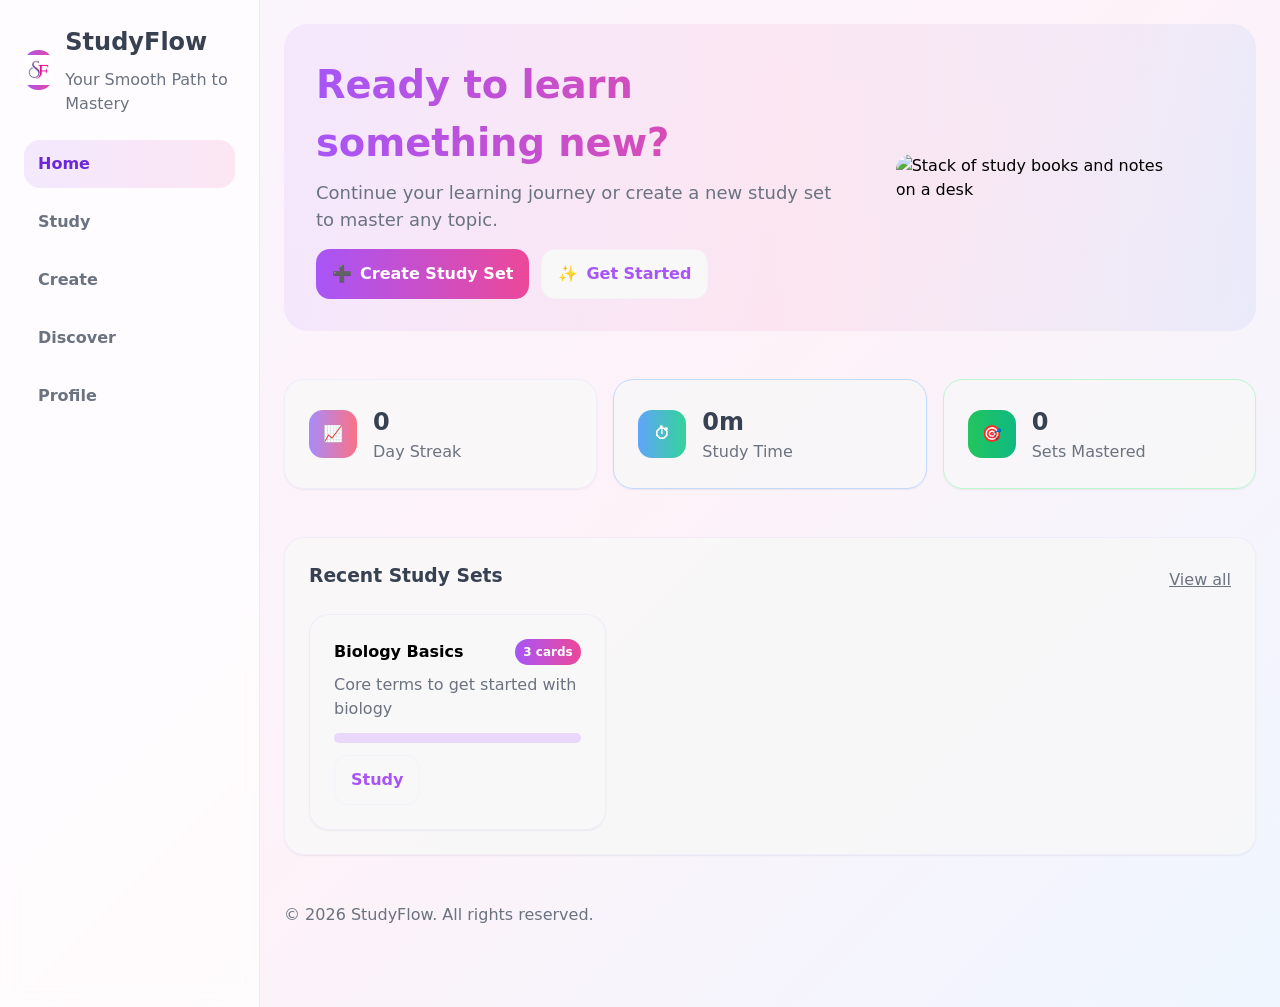
==== index.html @ a8a39639 "Initial Commit Initialized github repo" ====
<!doctype html>
<html lang="en">
  <head>
    <meta charset="utf-8" />
    <meta name="viewport" content="width=device-width, initial-scale=1" />
    <title>StudyFlow — Your Smooth Path to Mastery</title>
    <meta name="description" content="StudyFlow: Your Smooth Path to Mastery. Learn with interactive flashcards, track progress, and unlock achievements." />
    <link rel="preconnect" href="https://images.unsplash.com" />
    <link rel="stylesheet" href="styles/globals.css" />
    <link rel="stylesheet" href="styles/home.css" />
  </head>
  <body>
    <button id="hamburger" class="mobile-hamburger" aria-label="Open navigation" aria-controls="mobile-drawer" aria-expanded="false">☰</button>
    <div class="mobile-drawer" id="mobile-drawer" aria-hidden="true">
      <div class="drawer-panel">
        <div class="container">
          <nav aria-label="Mobile Drawer Navigation">
            <ul class="nav-list" role="list">
              <li><a class="nav-link" href="pages/home.html">Home</a></li>
              <li><a class="nav-link" href="pages/study.html">Study</a></li>
              <li><a class="nav-link" href="pages/create.html">Create</a></li>
              <li><a class="nav-link" href="pages/search.html">Discover</a></li>
              <li><a class="nav-link" href="pages/profile.html">Profile</a></li>
            </ul>
          </nav>
        </div>
      </div>
    </div>
    <div class="app" id="app">
      <aside class="sidebar" aria-label="Primary Navigation">
        <div class="container">
          <div class="brand">
            <div class="brand-logo"><img src="assets/sf_logo.png" alt="StudyFlow logo" style="width:100%;height:100%;object-fit:contain;" /></div>
            <div>
              <h1 aria-label="StudyFlow">StudyFlow</h1>
              <p class="muted" style="margin-top:2px;">Your Smooth Path to Mastery</p>
            </div>
          </div>

          <nav>
            <ul class="nav-list" role="list">
              <li><a class="nav-link" href="pages/home.html" aria-label="Home">Home</a></li>
              <li><a class="nav-link" href="pages/study.html" aria-label="Study">Study</a></li>
              <li><a class="nav-link" href="pages/create.html" aria-label="Create">Create</a></li>
              <li><a class="nav-link" href="pages/search.html" aria-label="Discover">Discover</a></li>
              <li><a class="nav-link" href="pages/profile.html" aria-label="Profile">Profile</a></li>
            </ul>
          </nav>
          
        </div>
      </aside>

      <main>
        <header class="container" role="banner">
          <div class="hero" aria-labelledby="hero-title">
            <div class="grid" style="grid-template-columns: 1.4fr 1fr; align-items: center; gap: 24px;">
              <div>
                <h2 class="fade-seq" id="hero-title" style="font-size:clamp(28px,3vw,40px); font-weight:800; background: linear-gradient(90deg, var(--color-purple), var(--color-pink)); -webkit-background-clip: text; background-clip: text; color: transparent;">Ready to learn something new?</h2>
                <p class="fade-seq" style="font-size: 18px; margin: 8px 0 16px;">Continue your learning journey or create a new study set to master any topic.</p>
                <div class="actions fade-seq">
                  <a class="btn icon" href="pages/create.html" aria-label="Create Study Set">
                    <span>➕</span>
                    <span>Create Study Set</span>
                  </a>
                  <a class="btn secondary icon" href="pages/study.html" aria-label="Get started studying">
                    <span>✨</span>
                    <span>Get Started</span>
                  </a>
                </div>
              </div>
              <div>
                <figure class="frame fade-seq" aria-labelledby="hero-img-caption">
                  <img src="https://images.unsplash.com/photo-1562247527-8b6db642ee3b?crop=entropy&cs=tinysrgb&fit=max&fm=jpg&ixid=M3w3Nzg4Nzd8MHwxfHNlYXJjaHwxfHxzdHVkeSUyMGJvb2tzJTIwcGFzdGVsfGVufDF8fHx8MTc1NzcwMjI1OXww&ixlib=rb-4.1.0&q=80&w=1080&utm_source=figma&utm_medium=referral" alt="Stack of study books and notes on a desk" />
                  <figcaption id="hero-img-caption" class="visually-hidden">Inspiration to keep studying with StudyFlow</figcaption>
                </figure>
              </div>
            </div>
          </div>
        </header>

        <section class="container" aria-label="Quick Stats">
          <div class="grid cols-3">
            <div class="panel">
              <div style="display:flex; align-items:center; gap:16px;">
                <div class="brand-logo" aria-hidden="true" style="background:linear-gradient(90deg,#a78bfa,#fb7185); width:48px; height:48px;">📈</div>
                <div>
                  <p style="font-size:24px; font-weight:800; color:var(--text-dark);" id="stat-streak">0</p>
                  <p class="muted">Day Streak</p>
                </div>
              </div>
            </div>
            <div class="panel blue">
              <div style="display:flex; align-items:center; gap:16px;">
                <div class="brand-logo" aria-hidden="true" style="background:linear-gradient(90deg,#60a5fa,#34d399); width:48px; height:48px;">⏱</div>
                <div>
                  <p style="font-size:24px; font-weight:800; color:var(--text-dark);" id="stat-time">0m</p>
                  <p class="muted">Study Time</p>
                </div>
              </div>
            </div>
            <div class="panel green">
              <div style="display:flex; align-items:center; gap:16px;">
                <div class="brand-logo" aria-hidden="true" style="background:linear-gradient(90deg,#22c55e,#10b981); width:48px; height:48px;">🎯</div>
                <div>
                  <p style="font-size:24px; font-weight:800; color:var(--text-dark);" id="stat-sets">0</p>
                  <p class="muted">Sets Mastered</p>
                </div>
              </div>
            </div>
          </div>
        </section>

        <section class="container" aria-label="Recent Study Sets">
          <div class="panel">
            <div style="display:flex; align-items:center; justify-content:space-between; margin-bottom:16px;">
              <h3 style="font-weight:800;">Recent Study Sets</h3>
              <a href="pages/search.html" class="muted">View all</a>
            </div>
            <div id="recent-sets" class="grid cols-3" aria-live="polite"></div>
          </div>
        </section>

        <footer class="container" role="contentinfo" style="padding-bottom: 80px;">
          <p class="muted">© <span id="year"></span> StudyFlow. All rights reserved.</p>
        </footer>
      </main>
    </div>

    <nav class="mobile-nav" aria-label="Mobile Navigation">
      <div class="nav">
        <a href="pages/home.html" aria-label="Home">Home</a>
        <a href="pages/study.html" aria-label="Study">Study</a>
        <a href="pages/create.html" aria-label="Create">Create</a>
        <a href="pages/search.html" aria-label="Discover">Discover</a>
        <a href="pages/profile.html" aria-label="Profile">Profile</a>
      </div>
    </nav>

    <script src="scripts/storage.js"></script>
    <script src="scripts/achievements.js"></script>
    <script src="scripts/main.js"></script>
  </body>
  </html>
---- styles/globals.css ----
/*
  StudyFlow Global Styles
  - Color tokens per spec
  - Base layout with sidebar (desktop) and bottom nav (mobile)
  - Accessibility: focus indicators, reduced motion support
*/

:root {
  --color-purple: #a855f7;
  --color-pink: #ec4899;
  --bg-purple: #faf5ff;
  --bg-pink: #fdf2f8;
  --bg-blue: #eff6ff;
  --text-dark: #374151;
  --text-light: #6b7280;
  --radius-xl: 16px;
  --radius-2xl: 20px;
  --shadow-sm: 0 1px 2px rgba(0,0,0,0.06);
  --shadow-md: 0 6px 18px rgba(0,0,0,0.08);
  --transition-fast: 150ms;
  --transition-med: 300ms;
  --transition-slow: 600ms;

  /* Theme variables */
  --bg-color: #ffffff;
  --text-color: #000000;
  --card-bg: #f8f8f8;
  --accent-color: var(--color-purple);
}

* {
  box-sizing: border-box;
}

html {
  -webkit-text-size-adjust: 100%;
}

body {
  margin: 0;
  color: var(--text-color);
  background: linear-gradient(135deg, var(--bg-purple), var(--bg-pink), var(--bg-blue));
  font-family: ui-sans-serif, system-ui, -apple-system, Segoe UI, Roboto, Helvetica, Arial, "Apple Color Emoji", "Segoe UI Emoji";
  line-height: 1.5;
  transition: background var(--transition-med) ease, color var(--transition-med) ease;
}

img { max-width: 100%; display: block; }

/* Accessibility */
:focus-visible {
  outline: 3px solid var(--color-purple);
  outline-offset: 2px;
}

@media (prefers-reduced-motion: reduce) {
  * { animation-duration: 0.001ms !important; animation-iteration-count: 1 !important; transition-duration: 0.001ms !important; scroll-behavior: auto !important; }
}

.visually-hidden {
  position: absolute !important;
  width: 1px; height: 1px; padding: 0; margin: -1px; overflow: hidden;
  clip: rect(0 0 0 0); white-space: nowrap; border: 0;
}

/* Layout */
.app {
  min-height: 100vh;
  display: grid;
  grid-template-columns: 260px 1fr;
  grid-template-rows: 1fr;
}

@media (max-width: 960px) {
  .app { grid-template-columns: 1fr; }
}

aside.sidebar {
  display: block;
  background: rgba(255,255,255,0.7);
  -webkit-backdrop-filter: blur(8px);
  backdrop-filter: blur(8px);
  border-right: 1px solid #ede9fe;
}

@media (max-width: 960px) {
  aside.sidebar { display: none; }
}

main {
  overflow: hidden;
  display: flex;
  flex-direction: column;
}

main > footer { margin-top: auto; }

.container {
  padding: 24px;
}

/* Card-like containers */
.panel {
  background: color-mix(in oklab, var(--card-bg) 80%, transparent);
  border: 1px solid rgba(221, 214, 254, 0.3);
  border-radius: var(--radius-2xl);
  padding: 24px;
  box-shadow: var(--shadow-sm);
  transition: transform var(--transition-med) ease, box-shadow var(--transition-med) ease;
}

.panel.blue { border-color: #bfdbfe; }
.panel.green { border-color: #bbf7d0; }

.panel:hover { transform: translateY(-2px); box-shadow: var(--shadow-md); }

/* Buttons */
.btn {
  appearance: none;
  border: 0;
  cursor: pointer;
  padding: 12px 16px;
  border-radius: 14px;
  font-weight: 600;
  color: white;
  background: linear-gradient(90deg, var(--color-purple), var(--color-pink));
  transition: transform var(--transition-fast) ease, box-shadow var(--transition-med) ease, background var(--transition-med) ease;
  text-decoration: none;
}

.btn:hover { box-shadow: var(--shadow-md); transform: translateY(-1px); }
.btn:active { transform: translateY(0); }
.btn.press { transform: scale(0.98); }

/* Ensure links styled as buttons never show underline */
.btn:link, .btn:visited, .btn:hover, .btn:active { text-decoration: none; }

.btn.secondary {
  color: var(--accent-color);
  background: var(--card-bg);
  border: 1px solid #e9d5ff33;
}

.btn.icon { display: inline-flex; align-items: center; gap: 8px; }

/* Progress Bar */
.progress {
  width: 100%; height: 10px; background: rgba(168,85,247,0.2); border-radius: 999px; overflow: hidden;
}
.progress > .fill { height: 100%; width: 0%; background: linear-gradient(90deg, var(--color-purple), var(--color-pink)); transition: width var(--transition-med) ease; }

/* Typography */
h1, h2, h3 { color: var(--text-dark); margin: 0 0 8px; }
p { color: var(--text-light); margin: 0; }

/* Hero */
.hero {
  position: relative;
  overflow: hidden;
  background: linear-gradient(90deg, color-mix(in oklab, var(--accent-color) 8%, transparent), rgba(236,72,153,0.08), rgba(59,130,246,0.08));
  border-radius: 24px;
  padding: 32px;
}

.hero .actions { display: flex; gap: 12px; flex-wrap: wrap; }

/* Simple fade/slide utility */
.fade-in-up { opacity: 0; transform: translateY(12px); transition: opacity var(--transition-slow) ease, transform var(--transition-slow) ease; }
.fade-in-up.show { opacity: 1; transform: translateY(0); }
.delay-1 { transition-delay: 120ms; }
.delay-2 { transition-delay: 240ms; }
.delay-3 { transition-delay: 360ms; }

/* Sidebar nav */
.brand {
  display: flex; align-items: center; gap: 12px; margin-bottom: 24px;
}
.brand-logo {
  width: 40px; height: 40px; background: linear-gradient(90deg, var(--color-purple), var(--color-pink)); border-radius: 14px; display: grid; place-items: center; color: white; font-weight: 800;
}
.nav-list { list-style: none; padding: 0; margin: 0; display: grid; gap: 10px; }
.nav-link {
  display: flex; align-items: center; gap: 10px; width: 100%; padding: 12px 14px; border-radius: 16px; background: transparent; border: 0; text-decoration: none; color: var(--text-light); font-weight: 600;
}
.nav-link[aria-current="page"], .nav-link.active {
  background: linear-gradient(90deg, rgba(168,85,247,0.12), rgba(236,72,153,0.12)); color: #6d28d9;
}
.nav-link:hover { background: rgba(255,255,255,0.6); color: #7c3aed; }

/* Mobile hamburger and drawer */
.mobile-hamburger {
  position: fixed; top: 12px; left: 12px; z-index: 60; display: none; border: 1px solid #e9d5ff; background: white; color: var(--text-dark);
  border-radius: 12px; padding: 10px 12px; font-weight: 800; box-shadow: var(--shadow-sm);
}
.mobile-hamburger:hover { box-shadow: var(--shadow-md); }

.mobile-drawer {
  position: fixed; inset: 0; z-index: 55; display: none; background: rgba(0,0,0,0.2);
}
.mobile-drawer.open { display: block; }
.mobile-drawer .drawer-panel {
  width: 80%; max-width: 320px; height: 100%; background: rgba(255,255,255,0.92); -webkit-backdrop-filter: blur(8px); backdrop-filter: blur(8px);
  border-right: 1px solid #ede9fe; transform: translateX(-100%); transition: transform var(--transition-med) ease;
}
.mobile-drawer.open .drawer-panel { transform: translateX(0); }
.mobile-drawer .drawer-panel .container { padding-top: 20px; }

/* Mobile bottom nav */
.mobile-nav {
  position: fixed; bottom: 0; left: 0; right: 0; background: rgba(255,255,255,0.9); -webkit-backdrop-filter: blur(8px); backdrop-filter: blur(8px);
  border-top: 1px solid #ede9fe; display: none; z-index: 50;
}
.mobile-nav .nav {
  display: grid; grid-template-columns: repeat(5, 1fr); gap: 4px; padding: 8px;
}
.mobile-nav a {
  text-align: center; padding: 8px 6px; border-radius: 12px; color: var(--text-light); text-decoration: none; font-size: 13px; font-weight: 600;
}
.mobile-nav a[aria-current="page"] { color: #6d28d9; background: rgba(168,85,247,0.12); }

@media (max-width: 960px) {
  .mobile-nav { display: block; }
  .mobile-hamburger { display: inline-block; }
  main { padding-bottom: 64px; }
}

/* Grid helpers */
.grid { display: grid; gap: 16px; }
.grid.cols-3 { grid-template-columns: repeat(3, 1fr); }
.grid.cols-2 { grid-template-columns: repeat(2, 1fr); }

@media (max-width: 960px) {
  .grid.cols-3 { grid-template-columns: 1fr; }
  .grid.cols-2 { grid-template-columns: 1fr; }
}

/* Utilities */
.badge { display: inline-block; padding: 4px 8px; border-radius: 999px; font-size: 12px; font-weight: 700; color: white; background: linear-gradient(90deg, var(--color-purple), var(--color-pink)); }
.muted { color: var(--text-light); }

/* Image frame */
.frame { border-radius: 16px; overflow: hidden; }

/* Link reset with focus */
a { color: #6d28d9; }
a:hover { text-decoration: underline; }

/* Achievement toast */
.achievement-toast {
  position: fixed; right: 16px; bottom: 90px; background: white; color: var(--text-dark);
  border: 1px solid #e9d5ff; border-radius: 14px; padding: 12px 16px; box-shadow: var(--shadow-md);
  opacity: 0; transform: translateY(8px); transition: opacity var(--transition-med) ease, transform var(--transition-med) ease;
}
.achievement-toast.show { opacity: 1; transform: translateY(0); }

/* Flashcard clickability */
.flashcard { cursor: pointer; }

/* Shuffle animation */
@keyframes shuffle-burst {
  0% { transform: translateY(0) rotate(0); }
  30% { transform: translateY(-6px) rotate(-2deg); }
  60% { transform: translateY(4px) rotate(2deg); }
  100% { transform: translateY(0) rotate(0); }
}
.shuffle-anim .inner { animation: shuffle-burst 420ms ease; }


/* Success toast (reusable UI) */
.sf-success-toast {
  position: fixed;
  right: 16px;
  bottom: 90px;
  display: inline-flex;
  align-items: center;
  gap: 10px;
  background: #ffffff;
  color: var(--text-dark);
  border: 1px solid #bbf7d0; /* light green */
  border-left: 6px solid #10b981; /* emerald */
  border-radius: 14px;
  padding: 12px 14px;
  box-shadow: var(--shadow-md);
  opacity: 0;
  transform: translateY(8px);
  transition: opacity var(--transition-med) ease, transform var(--transition-med) ease, filter var(--transition-med) ease;
  z-index: 70;
}
.sf-success-toast.show { opacity: 1; transform: translateY(0); }
.sf-success-toast .icon {
  width: 20px; height: 20px; display: inline-grid; place-items: center; color: #10b981;
}
.sf-success-toast .text { font-weight: 700; color: var(--text-dark); }
.sf-success-toast .sf-success-close {
  margin-left: 6px; border: 0; background: transparent; color: var(--text-light); cursor: pointer; font-size: 18px; line-height: 1;
}
.sf-success-toast .sf-success-close:hover { color: var(--text-dark); }
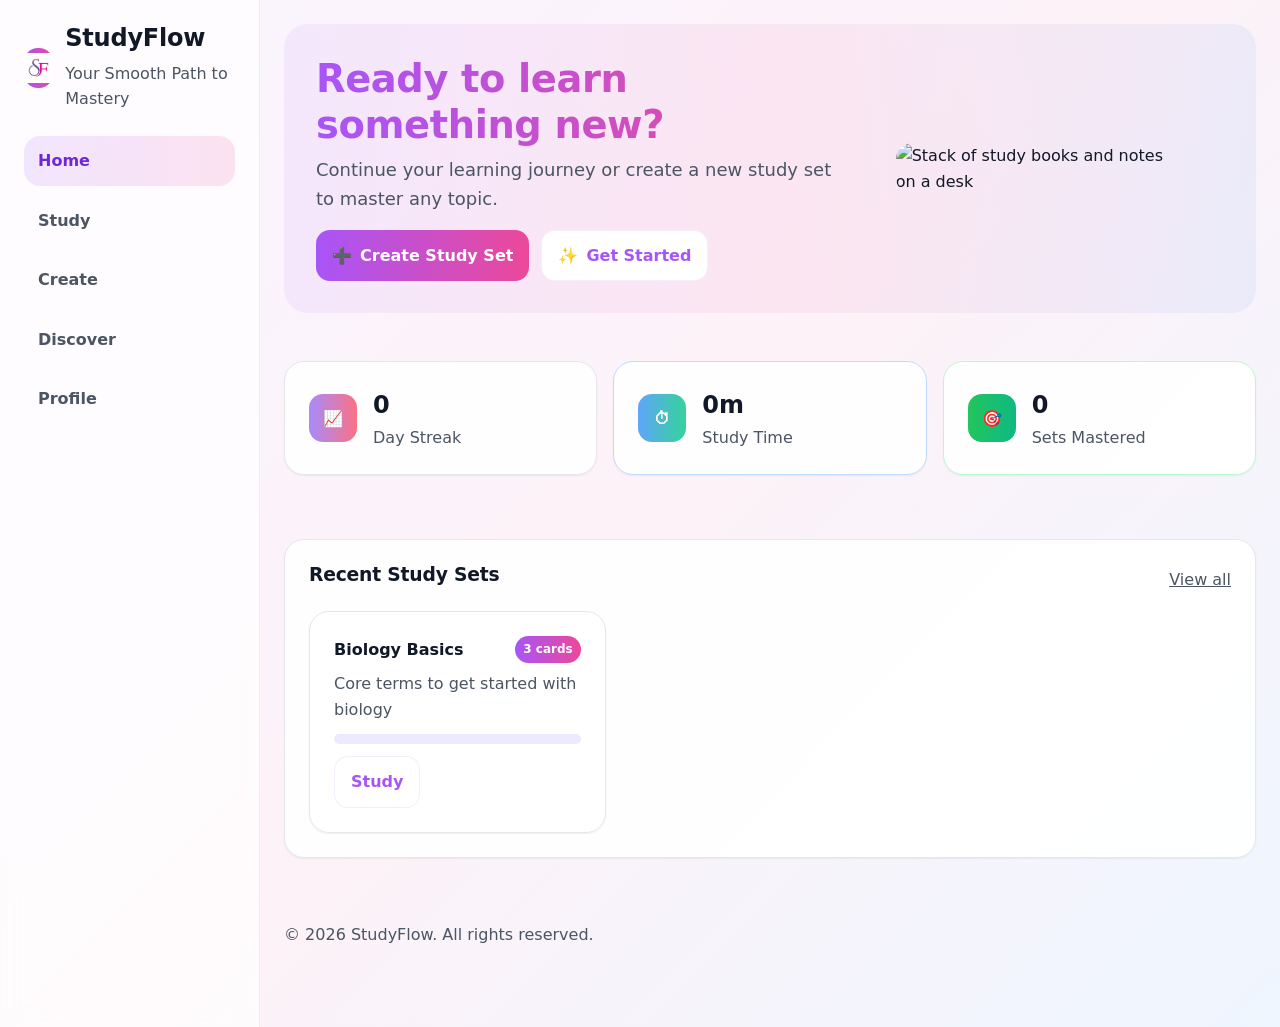
==== commit f3b2dec7: "Improved the overall design, visibility, and readability" ====
--- a/index.html
+++ b/index.html
@@ -5,6 +5,7 @@
     <meta name="viewport" content="width=device-width, initial-scale=1" />
     <title>StudyFlow — Your Smooth Path to Mastery</title>
     <meta name="description" content="StudyFlow: Your Smooth Path to Mastery. Learn with interactive flashcards, track progress, and unlock achievements." />
+    <link rel="icon" href="assets/sf_logo.png" type="image/png" />
     <link rel="preconnect" href="https://images.unsplash.com" />
     <link rel="stylesheet" href="styles/globals.css" />
     <link rel="stylesheet" href="styles/home.css" />
@@ -30,10 +31,10 @@
       <aside class="sidebar" aria-label="Primary Navigation">
         <div class="container">
           <div class="brand">
-            <div class="brand-logo"><img src="assets/sf_logo.png" alt="StudyFlow logo" style="width:100%;height:100%;object-fit:contain;" /></div>
+            <div class="brand-logo"><img src="assets/sf_logo.png" alt="StudyFlow logo" class="img-contain w-100 h-100" /></div>
             <div>
               <h1 aria-label="StudyFlow">StudyFlow</h1>
-              <p class="muted" style="margin-top:2px;">Your Smooth Path to Mastery</p>
+              <p class="muted mt-2">Your Smooth Path to Mastery</p>
             </div>
           </div>
 
@@ -53,10 +54,10 @@
       <main>
         <header class="container" role="banner">
           <div class="hero" aria-labelledby="hero-title">
-            <div class="grid" style="grid-template-columns: 1.4fr 1fr; align-items: center; gap: 24px;">
+            <div class="grid grid-hero">
               <div>
-                <h2 class="fade-seq" id="hero-title" style="font-size:clamp(28px,3vw,40px); font-weight:800; background: linear-gradient(90deg, var(--color-purple), var(--color-pink)); -webkit-background-clip: text; background-clip: text; color: transparent;">Ready to learn something new?</h2>
-                <p class="fade-seq" style="font-size: 18px; margin: 8px 0 16px;">Continue your learning journey or create a new study set to master any topic.</p>
+                <h2 class="fade-seq hero-title text-gradient" id="hero-title">Ready to learn something new?</h2>
+                <p class="fade-seq lead-text">Continue your learning journey or create a new study set to master any topic.</p>
                 <div class="actions fade-seq">
                   <a class="btn icon" href="pages/create.html" aria-label="Create Study Set">
                     <span>➕</span>
@@ -81,28 +82,28 @@
         <section class="container" aria-label="Quick Stats">
           <div class="grid cols-3">
             <div class="panel">
-              <div style="display:flex; align-items:center; gap:16px;">
-                <div class="brand-logo" aria-hidden="true" style="background:linear-gradient(90deg,#a78bfa,#fb7185); width:48px; height:48px;">📈</div>
+              <div class="d-flex ai-center gap-16">
+                <div class="brand-logo bg-stat-purple-pink size-48" aria-hidden="true">📈</div>
                 <div>
-                  <p style="font-size:24px; font-weight:800; color:var(--text-dark);" id="stat-streak">0</p>
+                  <p class="fs-24 fw-800 text-dark" id="stat-streak">0</p>
                   <p class="muted">Day Streak</p>
                 </div>
               </div>
             </div>
             <div class="panel blue">
-              <div style="display:flex; align-items:center; gap:16px;">
-                <div class="brand-logo" aria-hidden="true" style="background:linear-gradient(90deg,#60a5fa,#34d399); width:48px; height:48px;">⏱</div>
+              <div class="d-flex ai-center gap-16">
+                <div class="brand-logo bg-stat-blue-green size-48" aria-hidden="true">⏱</div>
                 <div>
-                  <p style="font-size:24px; font-weight:800; color:var(--text-dark);" id="stat-time">0m</p>
+                  <p class="fs-24 fw-800 text-dark" id="stat-time">0m</p>
                   <p class="muted">Study Time</p>
                 </div>
               </div>
             </div>
             <div class="panel green">
-              <div style="display:flex; align-items:center; gap:16px;">
-                <div class="brand-logo" aria-hidden="true" style="background:linear-gradient(90deg,#22c55e,#10b981); width:48px; height:48px;">🎯</div>
+              <div class="d-flex ai-center gap-16">
+                <div class="brand-logo bg-stat-green-emerald size-48" aria-hidden="true">🎯</div>
                 <div>
-                  <p style="font-size:24px; font-weight:800; color:var(--text-dark);" id="stat-sets">0</p>
+                  <p class="fs-24 fw-800 text-dark" id="stat-sets">0</p>
                   <p class="muted">Sets Mastered</p>
                 </div>
               </div>
@@ -111,16 +112,16 @@
         </section>
 
         <section class="container" aria-label="Recent Study Sets">
-          <div class="panel">
-            <div style="display:flex; align-items:center; justify-content:space-between; margin-bottom:16px;">
-              <h3 style="font-weight:800;">Recent Study Sets</h3>
-              <a href="pages/search.html" class="muted">View all</a>
+            <div class="panel">
+              <div class="d-flex ai-center jc-between mb-16">
+                <h3 class="fw-800">Recent Study Sets</h3>
+                <a href="pages/search.html" class="muted">View all</a>
+              </div>
+              <div id="recent-sets" class="grid cols-3" aria-live="polite"></div>
             </div>
-            <div id="recent-sets" class="grid cols-3" aria-live="polite"></div>
-          </div>
         </section>
 
-        <footer class="container" role="contentinfo" style="padding-bottom: 80px;">
+        <footer class="container pb-80" role="contentinfo">
           <p class="muted">© <span id="year"></span> StudyFlow. All rights reserved.</p>
         </footer>
       </main>
--- a/styles/globals.css
+++ b/styles/globals.css
@@ -11,12 +11,13 @@
   --bg-purple: #faf5ff;
   --bg-pink: #fdf2f8;
   --bg-blue: #eff6ff;
-  --text-dark: #374151;
-  --text-light: #6b7280;
+  --text-dark: #111827; /* improved contrast */
+  --text-light: #4b5563; /* readable secondary */
   --radius-xl: 16px;
   --radius-2xl: 20px;
   --shadow-sm: 0 1px 2px rgba(0,0,0,0.06);
-  --shadow-md: 0 6px 18px rgba(0,0,0,0.08);
+  --shadow-md: 0 6px 18px rgba(0,0,0,0.10);
+  --shadow-lg: 0 10px 30px rgba(0,0,0,0.12);
   --transition-fast: 150ms;
   --transition-med: 300ms;
   --transition-slow: 600ms;
@@ -24,8 +25,10 @@
   /* Theme variables */
   --bg-color: #ffffff;
   --text-color: #000000;
-  --card-bg: #f8f8f8;
+  --card-bg: #ffffff;
+  --border-subtle: #e5e7eb;
   --accent-color: var(--color-purple);
+  --focus-ring: #6d28d9;
 }
 
 * {
@@ -38,11 +41,13 @@
 
 body {
   margin: 0;
-  color: var(--text-color);
+  color: var(--text-dark);
   background: linear-gradient(135deg, var(--bg-purple), var(--bg-pink), var(--bg-blue));
   font-family: ui-sans-serif, system-ui, -apple-system, Segoe UI, Roboto, Helvetica, Arial, "Apple Color Emoji", "Segoe UI Emoji";
-  line-height: 1.5;
+  line-height: 1.6;
   transition: background var(--transition-med) ease, color var(--transition-med) ease;
+  -webkit-font-smoothing: antialiased;
+  -moz-osx-font-smoothing: grayscale;
 }
 
 img { max-width: 100%; display: block; }
@@ -101,12 +106,12 @@
 
 /* Card-like containers */
 .panel {
-  background: color-mix(in oklab, var(--card-bg) 80%, transparent);
-  border: 1px solid rgba(221, 214, 254, 0.3);
+  background: rgba(255,255,255,0.96);
+  border: 1px solid var(--border-subtle);
   border-radius: var(--radius-2xl);
   padding: 24px;
   box-shadow: var(--shadow-sm);
-  transition: transform var(--transition-med) ease, box-shadow var(--transition-med) ease;
+  transition: transform var(--transition-med) ease, box-shadow var(--transition-med) ease, border-color var(--transition-med) ease;
 }
 
 .panel.blue { border-color: #bfdbfe; }
@@ -124,33 +129,35 @@
   font-weight: 600;
   color: white;
   background: linear-gradient(90deg, var(--color-purple), var(--color-pink));
-  transition: transform var(--transition-fast) ease, box-shadow var(--transition-med) ease, background var(--transition-med) ease;
+  transition: transform var(--transition-fast) ease, box-shadow var(--transition-med) ease, background var(--transition-med) ease, filter var(--transition-med) ease;
   text-decoration: none;
 }
 
-.btn:hover { box-shadow: var(--shadow-md); transform: translateY(-1px); }
+.btn:hover { box-shadow: var(--shadow-md); transform: translateY(-1px); filter: brightness(1.02); }
 .btn:active { transform: translateY(0); }
 .btn.press { transform: scale(0.98); }
+.btn:focus-visible { outline: 0; box-shadow: 0 0 0 3px color-mix(in oklab, var(--focus-ring) 30%, transparent), 0 0 0 2px #fff inset; }
 
 /* Ensure links styled as buttons never show underline */
 .btn:link, .btn:visited, .btn:hover, .btn:active { text-decoration: none; }
 
 .btn.secondary {
   color: var(--accent-color);
-  background: var(--card-bg);
-  border: 1px solid #e9d5ff33;
-}
+  background: #ffffff;
+  border: 1px solid #e9d5ff66;
+}
+.btn.secondary:hover { background: #fafafa; }
 
 .btn.icon { display: inline-flex; align-items: center; gap: 8px; }
 
 /* Progress Bar */
 .progress {
-  width: 100%; height: 10px; background: rgba(168,85,247,0.2); border-radius: 999px; overflow: hidden;
+  width: 100%; height: 10px; background: #ede9fe; border-radius: 999px; overflow: hidden;
 }
 .progress > .fill { height: 100%; width: 0%; background: linear-gradient(90deg, var(--color-purple), var(--color-pink)); transition: width var(--transition-med) ease; }
 
 /* Typography */
-h1, h2, h3 { color: var(--text-dark); margin: 0 0 8px; }
+h1, h2, h3 { color: var(--text-dark); margin: 0 0 8px; line-height: 1.2; letter-spacing: -0.01em; }
 p { color: var(--text-light); margin: 0; }
 
 /* Hero */
@@ -183,9 +190,9 @@
   display: flex; align-items: center; gap: 10px; width: 100%; padding: 12px 14px; border-radius: 16px; background: transparent; border: 0; text-decoration: none; color: var(--text-light); font-weight: 600;
 }
 .nav-link[aria-current="page"], .nav-link.active {
-  background: linear-gradient(90deg, rgba(168,85,247,0.12), rgba(236,72,153,0.12)); color: #6d28d9;
-}
-.nav-link:hover { background: rgba(255,255,255,0.6); color: #7c3aed; }
+  background: linear-gradient(90deg, rgba(168,85,247,0.14), rgba(236,72,153,0.14)); color: #6d28d9;
+}
+.nav-link:hover { background: rgba(255,255,255,0.8); color: #7c3aed; }
 
 /* Mobile hamburger and drawer */
 .mobile-hamburger {
@@ -248,7 +255,7 @@
 /* Achievement toast */
 .achievement-toast {
   position: fixed; right: 16px; bottom: 90px; background: white; color: var(--text-dark);
-  border: 1px solid #e9d5ff; border-radius: 14px; padding: 12px 16px; box-shadow: var(--shadow-md);
+  border: 1px solid var(--border-subtle); border-radius: 14px; padding: 12px 16px; box-shadow: var(--shadow-md);
   opacity: 0; transform: translateY(8px); transition: opacity var(--transition-med) ease, transform var(--transition-med) ease;
 }
 .achievement-toast.show { opacity: 1; transform: translateY(0); }
@@ -276,8 +283,8 @@
   gap: 10px;
   background: #ffffff;
   color: var(--text-dark);
-  border: 1px solid #bbf7d0; /* light green */
-  border-left: 6px solid #10b981; /* emerald */
+  border: 1px solid #e9d5ff; /* light purple */
+  border-left: 6px solid var(--color-purple); /* primary accent */
   border-radius: 14px;
   padding: 12px 14px;
   box-shadow: var(--shadow-md);
@@ -288,7 +295,7 @@
 }
 .sf-success-toast.show { opacity: 1; transform: translateY(0); }
 .sf-success-toast .icon {
-  width: 20px; height: 20px; display: inline-grid; place-items: center; color: #10b981;
+  width: 20px; height: 20px; display: inline-grid; place-items: center; color: var(--color-purple);
 }
 .sf-success-toast .text { font-weight: 700; color: var(--text-dark); }
 .sf-success-toast .sf-success-close {
@@ -296,3 +303,88 @@
 }
 .sf-success-toast .sf-success-close:hover { color: var(--text-dark); }
 
+/* ------------------------------ */
+/* Utilities - Layout & Spacing   */
+/* ------------------------------ */
+.d-flex { display: flex; }
+.inline-flex { display: inline-flex; }
+.ai-center { align-items: center; }
+.ai-end { align-items: end; }
+.jc-between { justify-content: space-between; }
+.jc-center { justify-content: center; }
+.jc-end { justify-content: flex-end; }
+.gap-8 { gap: 8px; }
+.gap-10 { gap: 10px; }
+.gap-12 { gap: 12px; }
+.gap-16 { gap: 16px; }
+.mt-2 { margin-top: 2px; }
+.mt-8 { margin-top: 8px; }
+.mt-12 { margin-top: 12px; }
+.mt-16 { margin-top: 16px; }
+.mb-8 { margin-bottom: 8px; }
+.mb-12 { margin-bottom: 12px; }
+.mb-16 { margin-bottom: 16px; }
+.my-8 { margin-top: 8px; margin-bottom: 8px; }
+.pb-80 { padding-bottom: 80px; }
+.text-center { text-align: center; }
+.w-100 { width: 100%; }
+.h-100 { height: 100%; }
+.size-48 { width: 48px; height: 48px; }
+.size-56 { width: 56px; height: 56px; }
+.minh-20 { min-height: 20px; }
+.minh-100 { min-height: 100px; }
+
+/* Grid helpers (page-specific layout variants) */
+.grid-hero { grid-template-columns: 1.4fr 1fr; align-items: center; gap: 24px; }
+@media (max-width: 960px) {
+  .grid-hero { grid-template-columns: 1fr; }
+}
+
+/* ------------------------------ */
+/* Utilities - Typography         */
+/* ------------------------------ */
+.fs-18 { font-size: 18px; }
+.fs-24 { font-size: 24px; }
+.fs-28 { font-size: 28px; }
+.fw-800 { font-weight: 800; }
+.text-dark { color: var(--text-dark); }
+.lead-text { font-size: 18px; margin: 8px 0 16px; }
+.hero-title { font-size: clamp(28px, 3vw, 40px); font-weight: 800; }
+.text-gradient { background: linear-gradient(90deg, var(--color-purple), var(--color-pink)); -webkit-background-clip: text; background-clip: text; color: transparent; }
+
+/* ------------------------------ */
+/* Utilities - Media              */
+/* ------------------------------ */
+.img-contain { width: 100%; height: 100%; object-fit: contain; }
+
+/* ------------------------------ */
+/* Utilities - Backgrounds        */
+/* ------------------------------ */
+.bg-stat-purple-pink { background: linear-gradient(90deg, #a78bfa, #fb7185); }
+.bg-stat-blue-green { background: linear-gradient(90deg, #60a5fa, #34d399); }
+.bg-stat-green-emerald { background: linear-gradient(90deg, #22c55e, #10b981); }
+
+/* ------------------------------ */
+/* Utilities - Forms              */
+/* ------------------------------ */
+.form-control {
+  width: 100%;
+  padding: 12px;
+  border: 1px solid #e9d5ff;
+  border-radius: 12px;
+  background: #ffffff;
+}
+.form-control::placeholder { color: #9ca3af; }
+.form-control:hover { border-color: #ddd6fe; }
+.form-control:focus { outline: none; border-color: #c4b5fd; box-shadow: 0 0 0 3px rgba(196,181,253,0.35); }
+.form-control:focus-visible { outline: none; border-color: #c4b5fd; box-shadow: 0 0 0 3px rgba(196,181,253,0.45); }
+
+/* Section spacing for readability */
+main > section.container { margin-bottom: 16px; }
+
+/* ------------------------------ */
+/* Buttons - Variants             */
+/* ------------------------------ */
+.btn.solid-purple { background: #a855f7; }
+.btn.secondary.pink-accent { color: #ec4899; border-color: #fbcfe8; }
+
